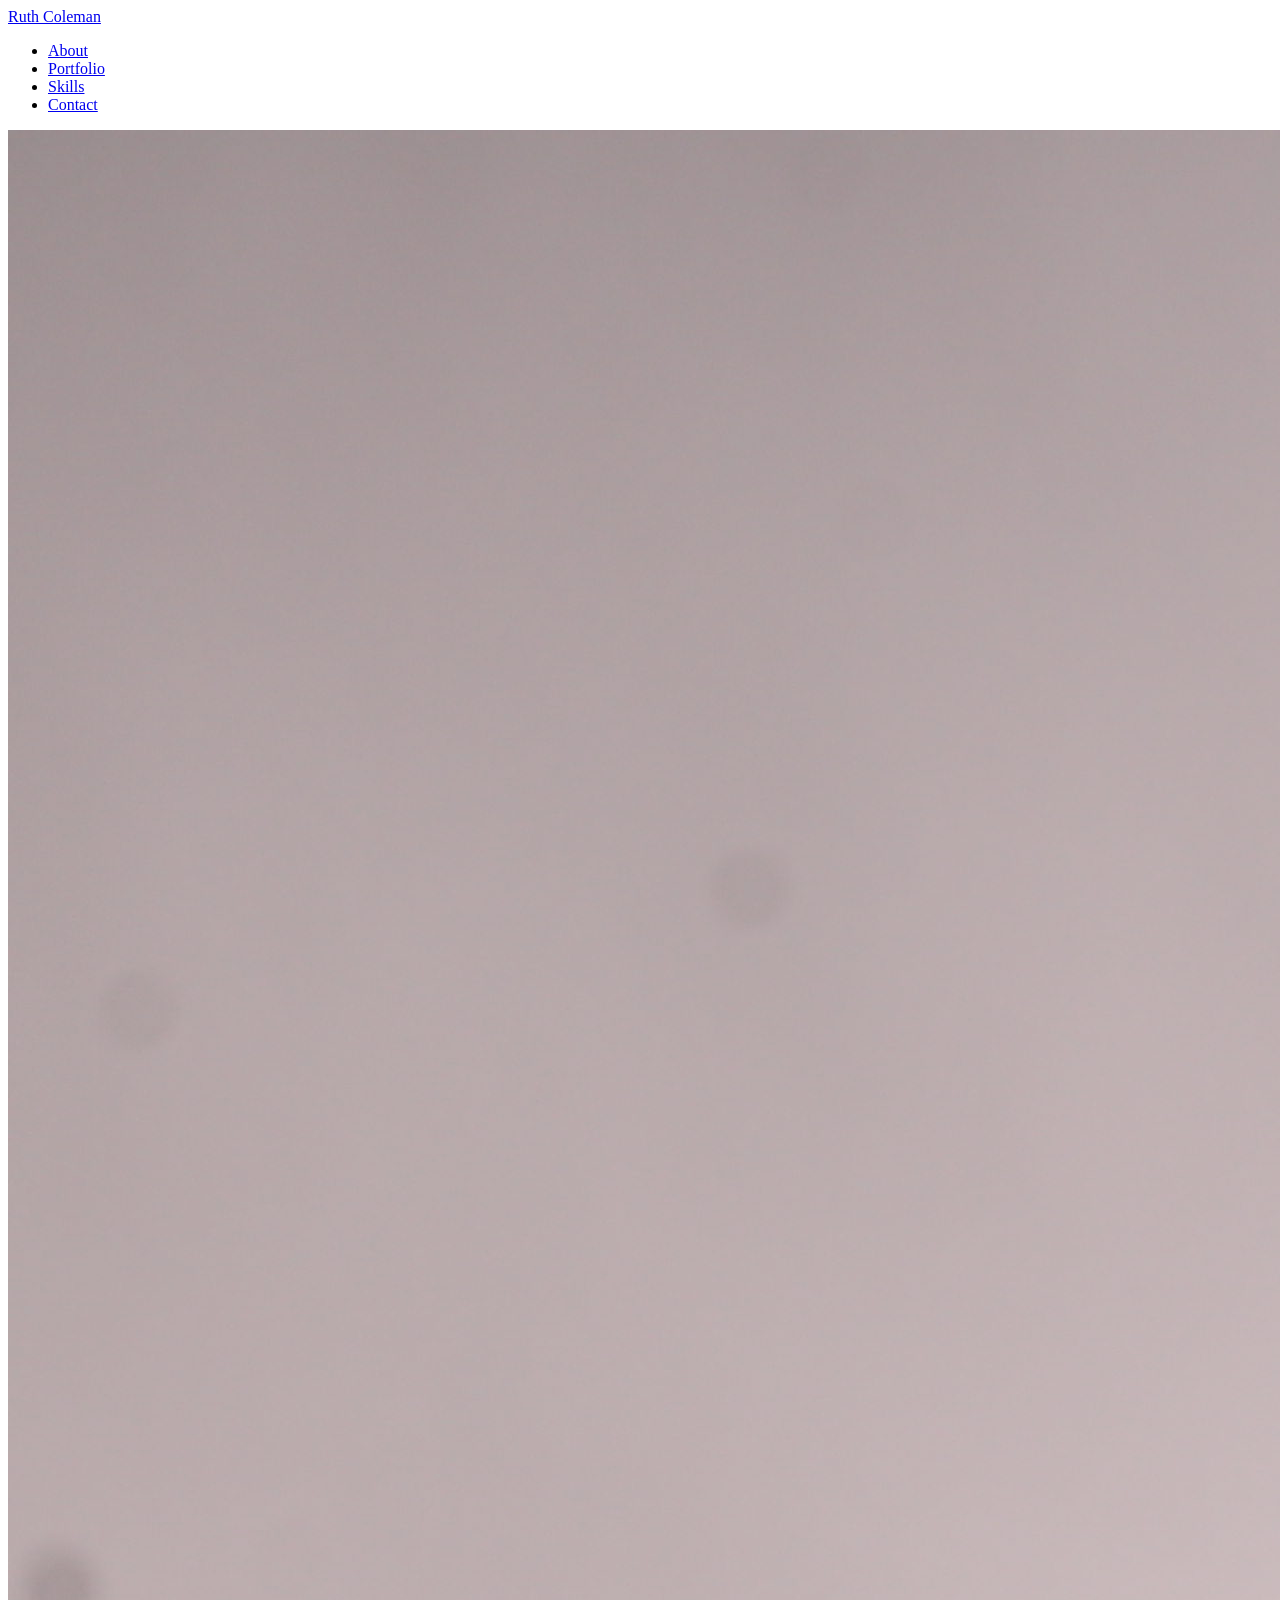
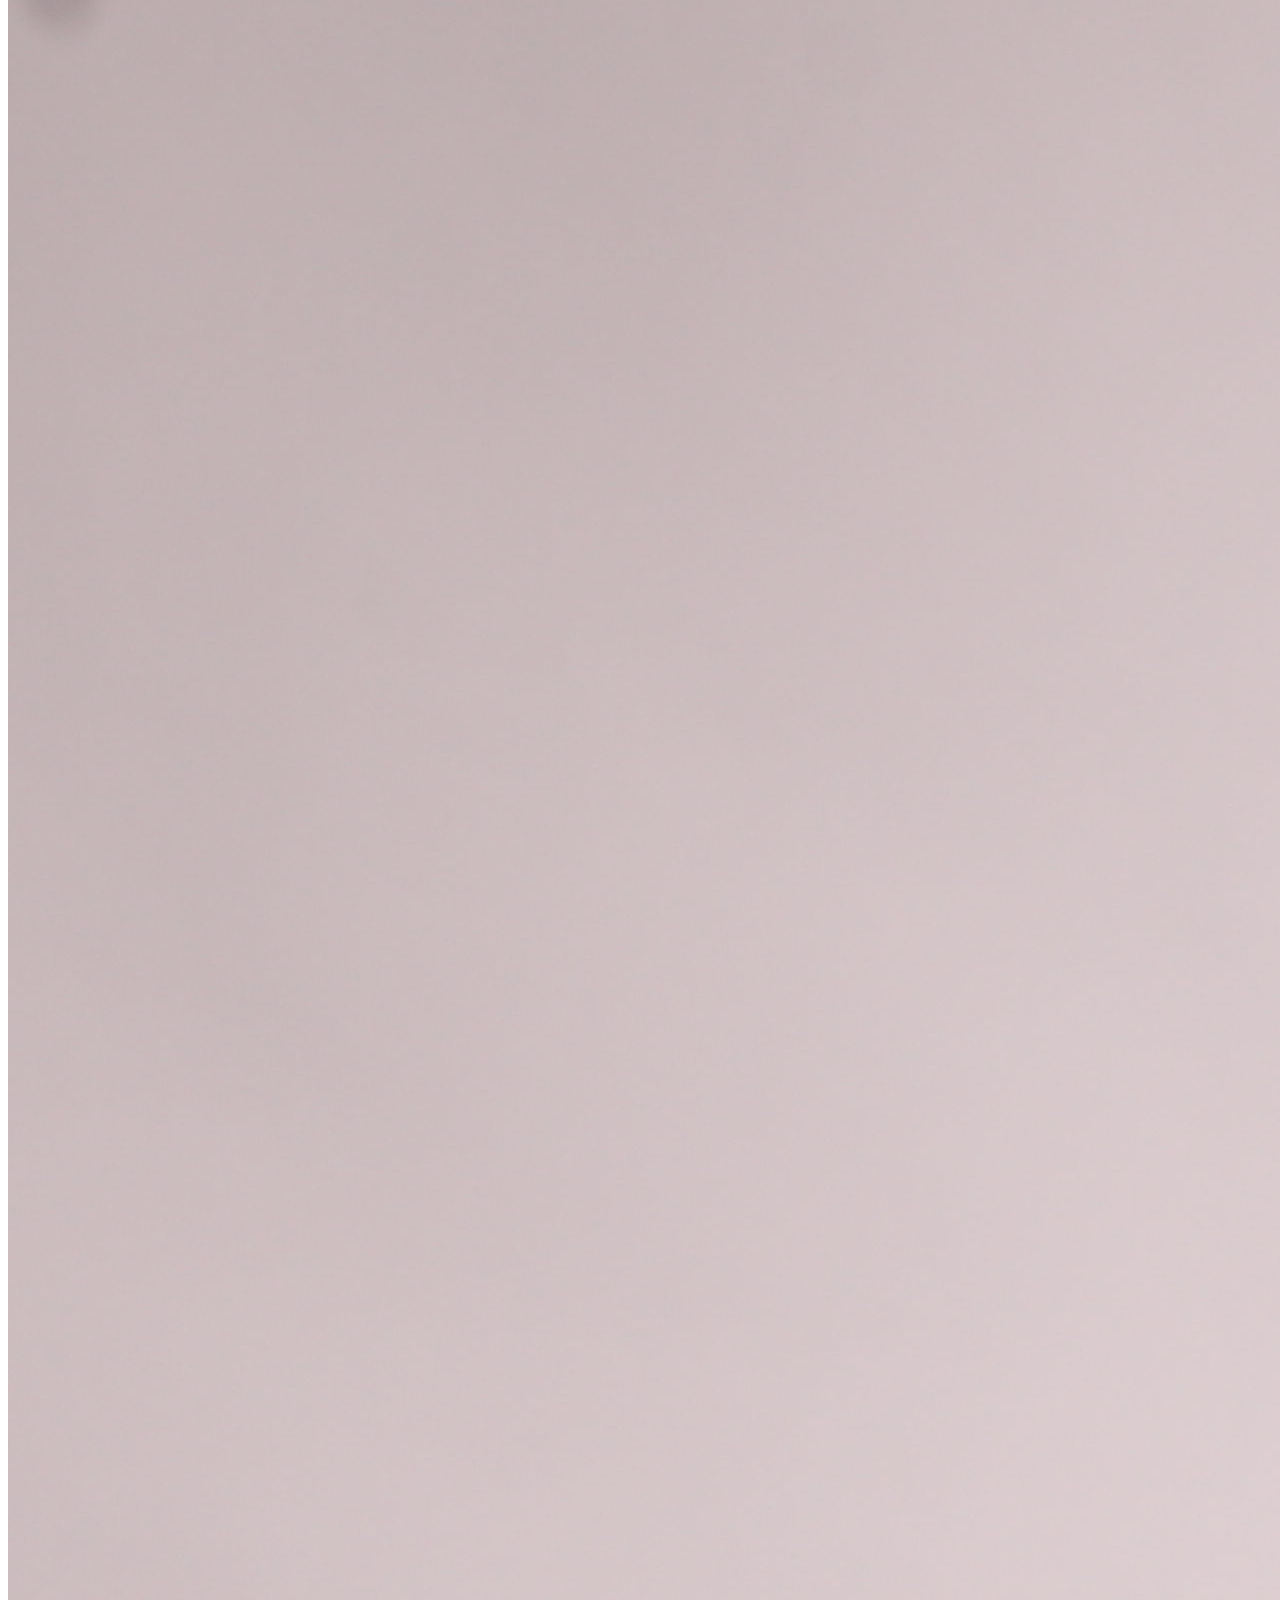
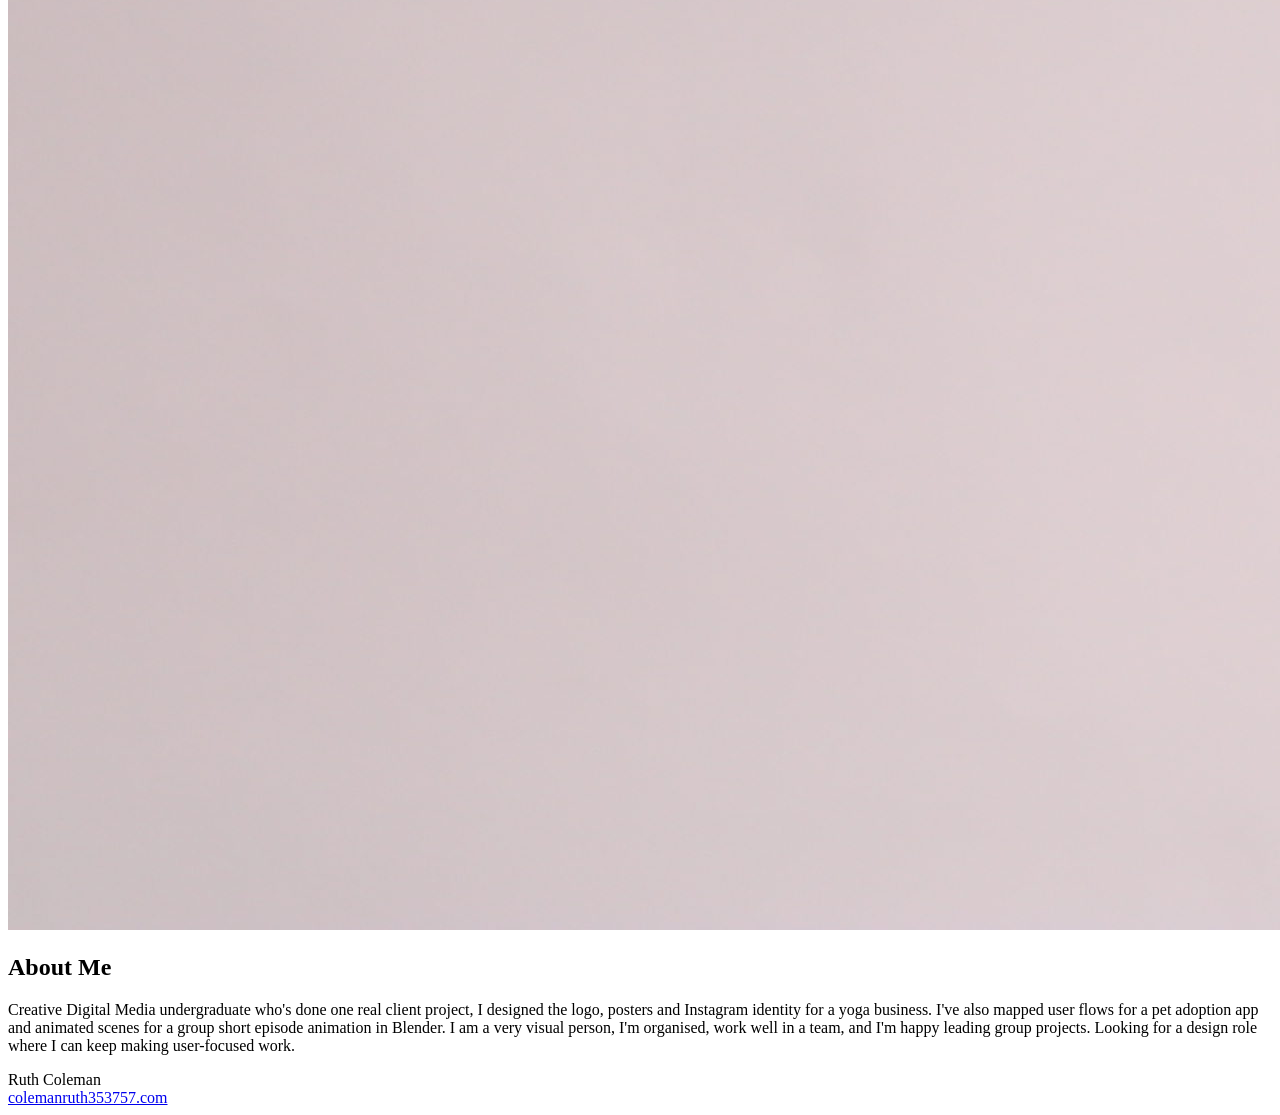
==== about.html @ 7a1e932b "Initial commit via Netlify [skip ci]" ====
<!DOCTYPE html>
<html lang="en">
<head>
<meta charset="UTF-8">
<meta name="viewport" content="width=device-width, initial-scale=1.0">
<title>About — Ruth Coleman</title>
<link rel="preconnect" href="https://fonts.googleapis.com">
<link rel="preconnect" href="https://fonts.gstatic.com" crossorigin>
<link href="https://fonts.googleapis.com/css2?family=Anton&family=Archivo:wght@400;500;600&display=swap" rel="stylesheet">
<link rel="stylesheet" href="CSS/style.css">
</head>
<body>

  <header class="nav">
    <a href="index.html" class="logo">Ruth Coleman</a>
    <nav>
      <ul>
        <li><a href="about.html" class="active">About</a></li>
        <li><a href="portfolio.html">Portfolio</a></li>
        <li><a href="skills.html">Skills</a></li>
        <li><a href="contact.html">Contact</a></li>
      </ul>
    </nav>
  </header>

  <section class="about">
    <div class="about-photo">
      <img src="images/ruth.jpg" alt="Portrait of Ruth Coleman">
    </div>
    <div class="about-text">
      <h1>About Me</h1>
      <p>Creative Digital Media undergraduate who's done one real client project, I designed the logo, posters and Instagram identity for a yoga business. I've also mapped user flows for a pet adoption app and animated scenes for a group short episode animation in Blender. I am a very visual person, I'm organised, work well in a team, and I'm happy leading group projects. Looking for a design role where I can keep making user-focused work.</p>
    </div>
  </section>

  <footer>
    <div class="foot-name">Ruth Coleman</div>
    <div class="foot-right">
      <a href="mailto:hello@colemanruth353757.com" class="foot-email">colemanruth353757.com</a>
    </div>
  </footer>

</body>
</html>
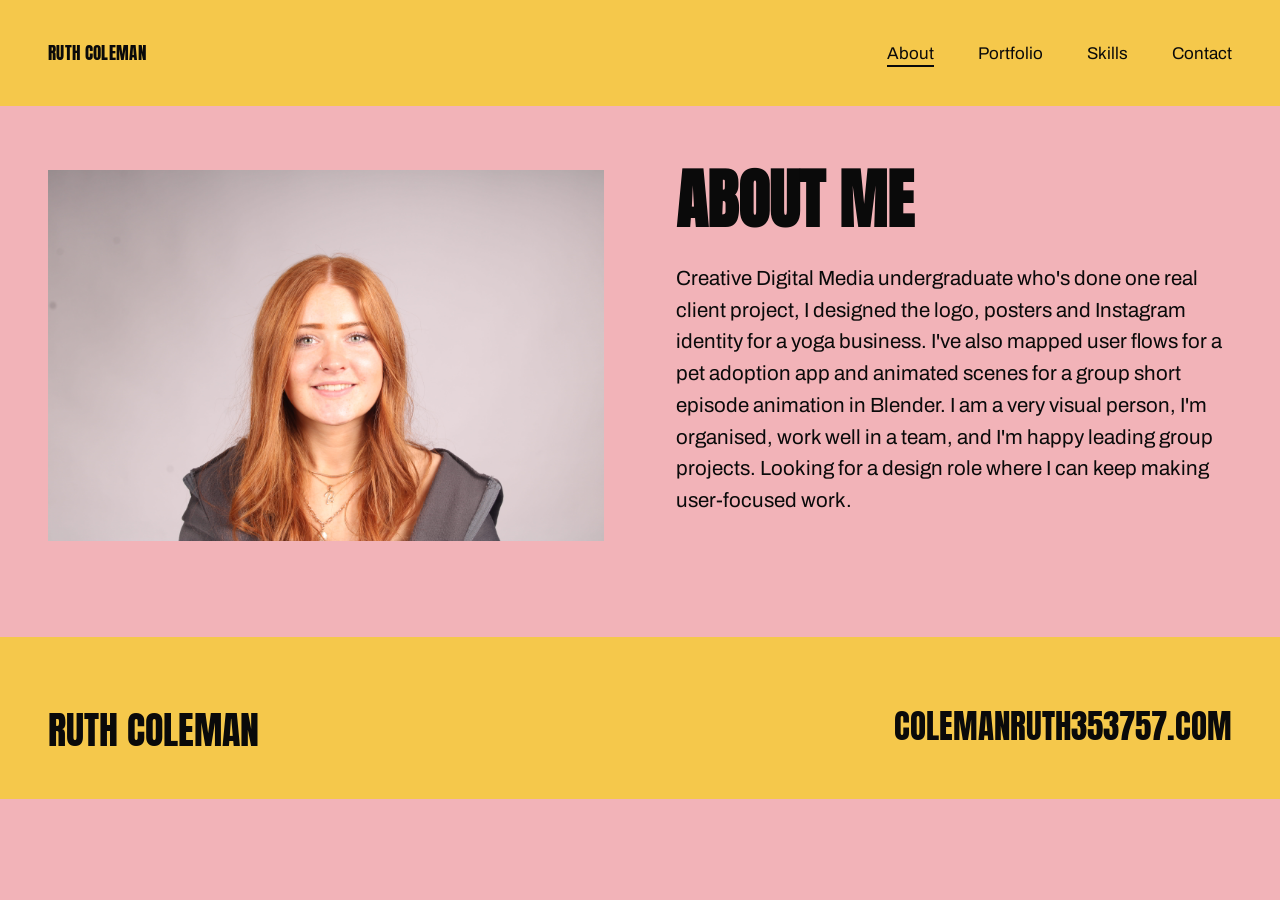
==== commit ee8927a6: "Update about.html" ====
--- a/about.html
+++ b/about.html
@@ -7,7 +7,7 @@
 <link rel="preconnect" href="https://fonts.googleapis.com">
 <link rel="preconnect" href="https://fonts.gstatic.com" crossorigin>
 <link href="https://fonts.googleapis.com/css2?family=Anton&family=Archivo:wght@400;500;600&display=swap" rel="stylesheet">
-<link rel="stylesheet" href="CSS/style.css">
+<link rel="stylesheet" href="css/style.css">
 </head>
 <body>
 
--- a/css/style.css
+++ b/css/style.css
@@ -0,0 +1,831 @@
+:root {
+  --yellow: #F5C84B;
+  --pink:   #F2B3B8;
+  --blue: #89cff0;
+  --black:  #0A0A0A;
+}
+
+* { margin: 0; padding: 0; box-sizing: border-box; }
+
+body {
+  font-family: 'Archivo', sans-serif;
+  background: var(--pink);
+  color: var(--black);
+}
+
+/* ---------- NAV ---------- */
+.nav {
+  background: var(--yellow);
+  display: flex;
+  align-items: center;
+  justify-content: space-between;
+  padding: 40px 48px;
+}
+.logo {
+  font-family: 'Anton', sans-serif;
+  font-size: 26px;
+  letter-spacing: 0.02em;
+  text-transform: uppercase;
+  text-decoration: none;
+  color: var(--black);
+}
+.nav ul {
+  display: flex;
+  gap: 44px;
+  list-style: none;
+}
+.nav a {
+  font-size: 17px;
+  color: var(--black);
+  text-decoration: none;
+}
+.nav a:hover { text-decoration: underline; text-underline-offset: 4px; }
+
+/* ---------- HERO ---------- */
+.hero {
+  position: relative;
+  background: var(--pink);
+  min-height: 78vh;
+  display: flex;
+  align-items: center;
+  padding: 80px 48px;
+  overflow: hidden;
+}
+
+/* the grainy orange arch */
+.arch {
+  position: absolute;
+  right: -6%;
+  top: 50%;
+  transform: translateY(-50%);
+  width: 62%;
+  height: 150%;
+  background: var(--blue);
+  border-radius: 50% 50% 0 0 / 60% 60% 0 0;
+  filter: url(#grain);
+  pointer-events: none;
+  opacity: 60%;
+}
+
+.hero-content {
+  position: relative;
+  z-index: 2;
+  max-width: 620px;
+}
+
+.hero h1 {
+  font-family: 'Anton', sans-serif;
+  font-size: clamp(56px, 9vw, 118px);
+  line-height: 0.95;
+  text-transform: uppercase;
+  letter-spacing: -0.01em;
+}
+
+.hero p {
+  font-size: clamp(10px, 2vw, 15px);
+  margin-top: 34px;
+}
+
+.btn {
+  display: inline-block;
+  margin-top: 40px;
+  background: var(--black);
+  color: #fff;
+  font-family: 'Archivo', sans-serif;
+  font-size: 15px;
+  letter-spacing: 0.06em;
+  text-transform: uppercase;
+  text-decoration: none;
+  padding: 18px 62px;
+  border-radius: 999px;
+  transition: transform 0.18s ease, opacity 0.18s ease;
+}
+.btn:hover { transform: translateY(-2px); opacity: 0.88; }
+
+/* ---------- MARQUEE ---------- */
+.marquee {
+  background: var(--black);
+  overflow: hidden;
+  padding: 26px 0;
+  white-space: nowrap;
+}
+.marquee-track {
+  display: inline-flex;
+  animation: scroll 22s linear infinite;
+}
+.marquee span {
+  font-family: 'Anton', sans-serif;
+  font-size: clamp(38px, 5.5vw, 68px);
+  color: var(--pink);
+  text-transform: uppercase;
+  padding-right: 0.35em;
+}
+@keyframes scroll {
+  from { transform: translateX(0); }
+  to   { transform: translateX(-50%); }
+}
+
+/* ---------- FOOTER ---------- */
+footer {
+  background: var(--yellow);
+  padding: 64px 48px 40px;
+  display: flex;
+  flex-wrap: wrap;
+  justify-content: space-between;
+  align-items: flex-start;
+  gap: 32px;
+}
+.foot-name {
+  font-family: 'Anton', sans-serif;
+  font-size: clamp(26px, 3vw, 40px);
+  text-transform: uppercase;
+}
+.foot-right { text-align: right; }
+.foot-email {
+  font-family: 'Anton', sans-serif;
+  font-size: clamp(22px, 2.6vw, 36px);
+  text-transform: uppercase;
+  text-decoration: none;
+  color: var(--black);
+}
+.socials {
+  margin-top: 22px;
+  display: flex;
+  gap: 18px;
+  justify-content: flex-end;
+}
+.socials a {
+  color: var(--black);
+  font-size: 22px;
+  text-decoration: none;
+}
+
+/* ---------- MOBILE ---------- */
+@media (max-width: 760px) {
+  .nav { flex-direction: column; gap: 16px; padding: 20px 24px; }
+  .nav ul { gap: 24px; flex-wrap: wrap; justify-content: center; }
+  .hero { padding: 60px 24px; min-height: 70vh; }
+  .arch { width: 110%; right: -30%; opacity: 0.6; }
+  footer { flex-direction: column; padding: 48px 24px; }
+  .foot-right { text-align: left; }
+  .socials { justify-content: flex-start; }
+}
+/* ---------- NAV ACTIVE ---------- */
+.nav a.active {
+  text-decoration: underline;
+  text-underline-offset: 6px;
+  text-decoration-thickness: 2px;
+}
+
+/* ---------- PROJECTS INTRO ---------- */
+.projects-intro {
+  background: var(--pink);
+  display: grid;
+  grid-template-columns: 1fr 1fr;
+  gap: 64px;
+  align-items: center;
+  padding: 72px 48px;
+}
+.projects-intro h1 {
+  font-family: 'Anton', sans-serif;
+  font-size: clamp(48px, 6vw, 84px);
+  text-transform: uppercase;
+  line-height: 0.95;
+  margin-bottom: 28px;
+}
+.projects-intro p {
+  font-size: 19px;
+  line-height: 1.55;
+  max-width: 52ch;
+}
+.project-notes {
+  list-style: none;
+  margin: 26px 0;
+}
+.project-notes li {
+  font-size: 19px;
+  line-height: 1.8;
+  padding-left: 26px;
+  position: relative;
+}
+.project-notes li::before {
+  content: "·";
+  position: absolute;
+  left: 8px;
+  font-weight: 700;
+}
+.projects-intro-image img {
+  width: 100%;
+  height: 100%;
+  max-height: 460px;
+  object-fit: cover;
+  display: block;
+}
+
+/* ---------- PROJECT GRID ---------- */
+.project-grid {
+  background: var(--yellow);
+  display: grid;
+  grid-template-columns: 1fr 1fr;
+  gap: 24px;
+  padding: 24px;
+}
+
+.project-card {
+  position: relative;
+  display: block;
+  overflow: hidden;
+  aspect-ratio: 16 / 9;
+  text-decoration: none;
+}
+.project-card img {
+  width: 100%;
+  height: 100%;
+  border-radius:5%;
+  object-fit: cover;
+  display: block;
+  transition: transform 0.5s ease;
+}
+.project-card:hover img { transform: scale(1.04); }
+
+.project-overlay {
+  position: absolute;
+  inset: 0;
+  display: flex;
+  flex-direction: column;
+  justify-content: center;
+  padding: 32px;
+  color: var(--black);
+  background: rgba(245, 200, 75, 0.55);
+  opacity: 0;
+  transition: opacity 0.35s ease;
+}
+.project-card:hover .project-overlay,
+.project-card:focus-visible .project-overlay { opacity: 1; }
+
+.project-title {
+  font-family: 'Anton', sans-serif;
+  font-size: clamp(22px, 2.6vw, 40px);
+  text-transform: uppercase;
+  line-height: 1.05;
+  max-width: 14ch;
+}
+.project-year {
+  font-family: 'Anton', sans-serif;
+  font-size: clamp(22px, 2.6vw, 40px);
+  text-transform: uppercase;
+  margin-top: 6px;
+}
+
+/* ---------- PROJECT PAGE ---------- */
+.project-hero {
+  background: var(--pink);
+  padding-top: 30px;
+  padding-left: 40px;
+  padding-right: 40px;
+  padding-bottom: none;
+  margin: auto;
+  display: inline-block;
+}
+.intro{
+  padding-top: 10px;
+}
+.back-link {
+  font-size: 15px;
+  color: var(--black);
+  text-decoration: none;
+  display: inline-block;
+  margin-bottom: 32px;
+}
+.back-link:hover { text-decoration: underline; }
+.project-eyebrow {
+  font-size: 15px;
+  letter-spacing: 0.08em;
+  text-transform: uppercase;
+  margin-bottom: 12px;
+}
+.project-hero h1 {
+  font-family: 'Anton', sans-serif;
+  font-size: clamp(48px, 8vw, 110px);
+  text-transform: uppercase;
+  line-height: 0.95;
+}
+.project-lede {
+  font-size: clamp(18px, 2vw, 24px);
+  line-height: 1.5;
+  max-width: 46ch;
+  margin-top: 24px;
+}
+.process {
+  padding-top: 20px;
+}
+.project-cover {
+  background: var(--pink);
+  padding: 0 48px 64px;
+}
+.project-cover img {
+  width: 100%;
+  display: block;
+}
+.project-body {
+  background: var(--yellow);
+  padding: 64px 48px;
+  gap: 64px;
+}
+.project-meta div { margin-bottom: 28px; }
+.project-meta h3 {
+  font-family: 'Anton', sans-serif;
+  font-size: 15px;
+  letter-spacing: 0.08em;
+  text-transform: uppercase;
+  margin-bottom: 6px;
+}
+.project-meta p { font-size: 17px; line-height: 1.5; }
+.project-text h2 {
+  font-family: 'Anton', sans-serif;
+  font-size: 26px;
+  text-transform: uppercase;
+  margin-bottom: 12px;
+}
+.project-text p {
+  font-size: 18px;
+  line-height: 1.65;
+  max-width: 62ch;
+  margin-bottom: 36px;
+}
+
+/* ---------- MOBILE ---------- */
+@media (max-width: 760px) {
+  .projects-intro,
+  .project-grid,
+  .project-body {
+    grid-template-columns: 1fr;
+    gap: 32px;
+    padding: 48px 24px;
+  }
+  .project-grid { padding: 16px; gap: 16px; }
+  .project-card { aspect-ratio: 4 / 3; }
+  .project-overlay { opacity: 1; background: rgba(245, 200, 75, 0.7); }
+  .project-hero,
+  .project-cover { padding-left: 24px; padding-right: 24px; }
+}
+/* ---------- ABOUT ---------- */
+.about {
+  background: var(--pink);
+  display: grid;
+  grid-template-columns: 1fr 1fr;
+  gap: 72px;
+  align-items: start;
+  padding: 64px 48px 96px;
+}
+.about-photo img {
+  width: 100%;
+  display: block;
+  object-fit: cover;
+}
+.about-text h1 {
+  font-family: 'Anton', sans-serif;
+  font-size: clamp(40px, 5vw, 64px);
+  text-transform: uppercase;
+  line-height: 0.95;
+  margin-bottom: 32px;
+}
+.about-text p {
+  font-size: clamp(18px, 1.6vw, 22px);
+  line-height: 1.55;
+  max-width: 46ch;
+}
+
+@media (max-width: 760px) {
+  .about {
+    grid-template-columns: 1fr;
+    gap: 32px;
+    padding: 40px 24px 64px;
+  }
+}
+/* ---------- CONTACT ---------- */
+.contact {
+  background: var(--pink);
+  padding: 64px 48px 96px;
+}
+.contact h1 {
+  font-family: 'Anton', sans-serif;
+  font-size: clamp(48px, 7vw, 96px);
+  text-transform: uppercase;
+  line-height: 0.95;
+  margin-bottom: 24px;
+}
+.contact-lede {
+  font-size: clamp(18px, 1.8vw, 22px);
+  line-height: 1.55;
+  max-width: 44ch;
+  margin-bottom: 56px;
+}
+
+.contact-list {
+  list-style: none;
+  max-width: 900px;
+  border-top: 2px solid var(--black);
+}
+.contact-list li {
+  display: grid;
+  grid-template-columns: 200px 1fr;
+  gap: 24px;
+  align-items: baseline;
+  padding: 24px 0;
+  border-bottom: 2px solid var(--black);
+}
+.contact-label {
+  font-family: 'Anton', sans-serif;
+  font-size: 16px;
+  letter-spacing: 0.08em;
+  text-transform: uppercase;
+}
+.contact-list a {
+  font-size: clamp(18px, 2vw, 26px);
+  color: var(--black);
+  text-decoration: none;
+  word-break: break-word;
+}
+.contact-list a:hover {
+  text-decoration: underline;
+  text-underline-offset: 6px;
+  text-decoration-thickness: 2px;
+}
+
+@media (max-width: 760px) {
+  .contact { padding: 40px 24px 64px; }
+  .contact-list li {
+    grid-template-columns: 1fr;
+    gap: 6px;
+  }
+}
+/* ---------- SKILLS ---------- */
+.skills {
+  background: var(--pink);
+  padding: 64px 48px 96px;
+}
+.skills h1 {
+  font-family: 'Anton', sans-serif;
+  font-size: clamp(48px, 7vw, 96px);
+  text-transform: uppercase;
+  line-height: 0.95;
+  margin-bottom: 20px;
+}
+.skills-lede {
+  font-size: clamp(18px, 1.8vw, 22px);
+  line-height: 1.55;
+  max-width: 44ch;
+  margin-bottom: 56px;
+}
+
+.skill-block {
+  display: grid;
+  grid-template-columns: 1.1fr 1fr;
+  gap: 24px 48px;
+  align-items: start;
+  padding: 32px 0;
+  border-top: 2px solid var(--black);
+}
+.skill-block:last-of-type { border-bottom: 2px solid var(--black); }
+
+.skill-head h2 {
+  font-family: 'Anton', sans-serif;
+  font-size: clamp(24px, 2.6vw, 34px);
+  text-transform: uppercase;
+  line-height: 1.05;
+  margin-bottom: 10px;
+}
+.skill-head p {
+  font-size: 18px;
+  line-height: 1.55;
+  max-width: 40ch;
+}
+
+.skill-tags {
+  list-style: none;
+  display: flex;
+  flex-wrap: wrap;
+  gap: 10px;
+  align-content: start;
+}
+.skill-tags li {
+  font-size: 15px;
+  letter-spacing: 0.04em;
+  text-transform: uppercase;
+  padding: 8px 16px;
+  border: 2px solid var(--black);
+  border-radius: 999px;
+}
+
+.skill-link {
+  grid-column: 2;
+  font-size: 17px;
+  font-weight: 600;
+  color: var(--black);
+  text-decoration: none;
+  justify-self: start;
+}
+.skill-link:hover {
+  text-decoration: underline;
+  text-underline-offset: 6px;
+  text-decoration-thickness: 2px;
+}
+
+@media (max-width: 760px) {
+  .skills { padding: 40px 24px 64px; }
+  .skill-block { grid-template-columns: 1fr; gap: 18px; }
+  .skill-link { grid-column: 1; }
+}
+/* ---------- STAGE CARDS ---------- */
+h2{
+   font-family: 'Anton', sans-serif;
+  font-size: 21px;
+  text-transform: uppercase;
+  line-height: 1.1;
+  margin-bottom: 8px;
+}
+
+.stage-grid {
+  display: grid;
+  grid-template-columns: repeat(2, 1fr);
+  gap: 16px;
+  margin-bottom: 40px;
+  padding-top: 30px;
+}
+.stage-card {
+  border: 2px solid var(--black);
+  border-radius: 6px;
+  padding: 20px 22px;
+}
+.stage-card span {
+  display: block;
+  font-family: 'Anton', sans-serif;
+  font-size: 15px;
+  letter-spacing: 0.06em;
+  color: #c8102e;
+  margin-bottom: 6px;
+}
+.stage-card h3 {
+  font-family: 'Anton', sans-serif;
+  font-size: 21px;
+  text-transform: uppercase;
+  line-height: 1.1;
+  margin-bottom: 8px;
+}
+.stage-card p {
+  font-size: 16px;
+  line-height: 1.5;
+  margin: 0;
+}
+
+@media (max-width: 760px) {
+  .stage-grid { 
+    padding-top: 30px;
+    grid-template-columns: 1fr; }
+}
+/* ---------- STAGE ROWS ---------- */
+.stage-row.reverse {
+  background-color: var(--yellow);
+}
+.stage-row.reverse .stage-row-text { 
+  order: 2;
+}
+.stage-row.reverse .stage-row-img  {
+  order: 1;
+  padding-top: 20px;
+}
+.stage-row {
+  display: grid;
+  grid-template-columns: 1fr 1fr;
+  align-items: center;   /* text sits level with the image, not top-aligned */
+  padding: 0 80px 0 80px;   /* or just increase the right value */
+  gap: 64px;
+}
+.stage-row-text { max-width: 46ch; }
+
+.stage-num {
+  padding-top: 15px;
+  display: block;
+  font-family: 'Anton', sans-serif;
+  font-size: 15px;
+  letter-spacing: 0.06em;
+  color: #c8102e;
+  margin-bottom: 6px;
+}
+.stage-row-text h3 {
+  font-family: 'Anton', sans-serif;
+  font-size: 28px;
+  text-transform: uppercase;
+  line-height: 1.05;
+  margin-bottom: 12px;
+}
+.stage-row-text p { font-size: 17px; line-height: 1.6; margin: 0; }
+
+.stage-row-img { margin: 0; }
+
+.stage-row-img img {
+  width: 100%;
+  max-height: 400px;
+  object-fit: contain;
+  display: block;
+  border-radius: 6px;
+  border: none;
+  padding-top: 20px;
+}
+
+.stage-row-img figcaption {
+  font-size: 14px;
+  margin-top: 10px;
+  opacity: 0.65;
+}
+
+/* Six-up card grid for the later stages */
+.stage-grid--three { grid-template-columns: repeat(3, 1fr); }
+
+@media (max-width: 760px) {
+  .stage-row { grid-template-columns: 1fr; gap: 20px; margin-bottom: 40px; }
+  .stage-row.reverse .stage-row-text,
+  .stage-row.reverse .stage-row-img { order: initial; }
+  .stage-grid--three { grid-template-columns: 1fr; }
+}
+/* ---------- PROJECT META ---------- */
+.project-meta {
+  list-style: none;
+  padding: 0;
+  margin: 32px 0 0;
+  display: flex;
+  flex-wrap: wrap;
+  gap: 12px 40px;
+  font-size: 15px;
+}
+.project-meta strong {
+  display: block;
+  font-family: 'Anton', sans-serif;
+  font-size: 13px;
+  letter-spacing: 0.06em;
+  text-transform: uppercase;
+  color: #c8102e;
+  margin-bottom: 2px;
+}
+
+/* ---------- COVER ---------- */
+.project-cover { margin: 48px 0; }
+.project-cover img {
+  width: 100%;
+  display: block;
+  border: 2px solid var(--black);
+  border-radius: 6px;
+}
+
+/* ---------- CALLOUT ---------- */
+.callout {
+  background: var(--yellow);
+  padding: 24px 28px;
+  margin: 48px 0;
+  border-radius: 0 6px 6px 0;
+}
+.callout h3 {
+  font-family: 'Anton', sans-serif;
+  font-size: 18px;
+  text-transform: uppercase;
+  letter-spacing: 0.03em;
+  margin-bottom: 10px;
+}
+.callout p { margin: 0; font-size: 16px; line-height: 1.6; }
+
+
+
+@media (max-width: 760px) {
+  .project-meta { flex-direction: column; gap: 16px; }
+  .project-nav { flex-direction: column; align-items: flex-start; }
+}
+/* ---------- SPACING RESET (brochure page) ---------- */
+.project > * + * { margin-top: 0; }
+
+.project section,
+.project figure,
+.project .stage-grid,
+.project .stage-row,
+.project .callout {
+  margin: 0 0 56px;
+}
+
+.project h2 {
+  font-size: clamp(28px, 4vw, 40px);
+  line-height: 1.1;
+  margin: 72px 0 20px;
+}
+
+.project h2 + p { margin-bottom: 32px; }
+
+.project p {
+  max-width: 68ch;
+  line-height: 1.65;
+  margin: 0 0 20px;
+}
+
+/* Images shouldn't add their own gap */
+.project figure { padding: 0; }
+.project figure img { display: block; width: 100%; }
+.project figcaption {
+  font-size: 13px;
+  opacity: 0.65;
+  margin-top: 10px;
+}
+
+/* Stage rows: consistent gap, no collapse weirdness */
+.stage-row {
+  display: grid;
+  grid-template-columns: 1fr 1fr;
+  align-items: center;
+  margin-bottom: 56px;
+  padding: 0 80px;
+  gap: 64px;
+}
+
+.stage-row.reverse .stage-row-text { 
+  order: 2;
+  background-color: var
+}
+.stage-row.reverse .stage-row-img  { order: 1; }
+.stage-row-text > *:last-child { margin-bottom: 0; }
+.stage-row-img { margin: 0; }
+
+/* Stage grid */
+.stage-grid {
+  display: grid;
+  grid-template-columns: repeat(2, 1fr);
+  gap: 24px;
+}
+.stage-card {
+  border: 2px solid var(--black, #111);
+  border-radius: 6px;
+  padding: 24px;
+}
+.stage-card > *:last-child { margin-bottom: 0; }
+.stage-num {
+  display: block;
+  font-family: 'Anton', sans-serif;
+  font-size: 14px;
+  color: #c8102e;
+  letter-spacing: 0.08em;
+  margin-bottom: 6px;
+}
+.stage-card h3, .stage-row-text h3 {
+  font-family: 'Anton', sans-serif;
+  font-size: 22px;
+  text-transform: uppercase;
+  letter-spacing: 0.02em;
+  margin: 0 0 10px;
+}
+
+@media (max-width: 900px) {
+  .stage-row { grid-template-columns: 1fr; gap: 24px; }
+  .stage-row.reverse .stage-row-text,
+  .stage-row.reverse .stage-row-img { order: 0; }
+  .stage-grid { grid-template-columns: 1fr; }
+}
+.project {
+  margin: 0 auto;
+}
+
+@media (max-width: 760px) {
+  .project { padding: 0 20px; }
+}
+.project-hero {
+  display: grid;
+  grid-template-columns: 1.15fr 0.85fr;
+  gap: 56px;
+  align-items: start;
+  margin-bottom: 72px;
+}
+
+.hero-text h1 { margin-top: 0; }
+.lede {
+  padding-top: 15px;
+}
+.hero-img { margin: 0; }
+.hero-img img {
+  width: 100%;
+  max-height: 600px;
+  display: block;
+  border: 2px solid var(--black, #111);
+  border-radius: 6px;
+}
+.process-content {
+  max-width: 100%;
+  margin: 0 auto;
+  padding: 0 80px;
+}
+
+
+
+@media (max-width: 860px) {
+  .project-hero {
+    grid-template-columns: 1fr;
+    gap: 28px;
+  }
+  .hero-img { max-width: 420px; }
+}
+
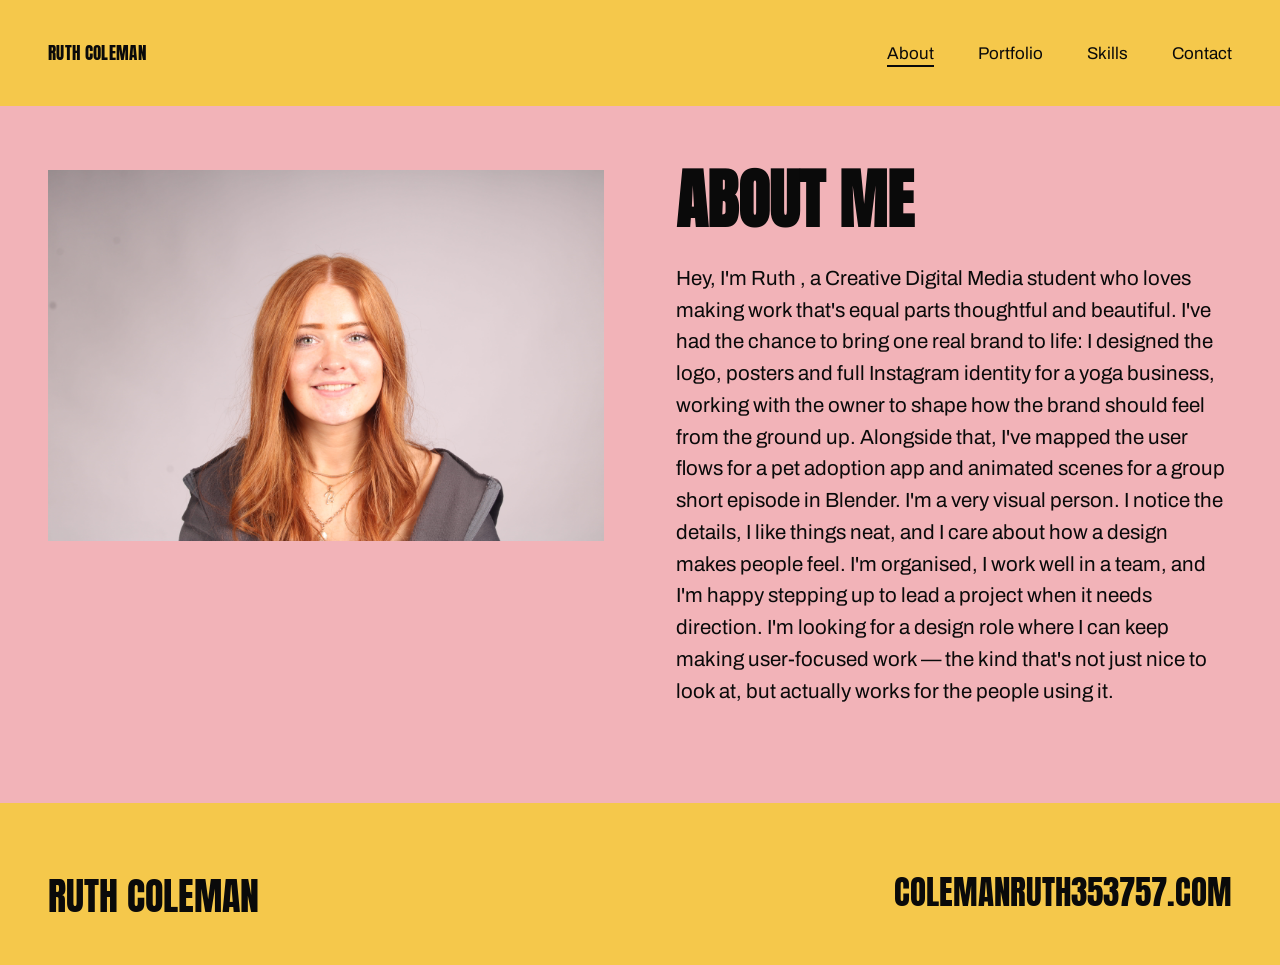
==== commit 60adb297: "Update about.html" ====
--- a/about.html
+++ b/about.html
@@ -29,8 +29,13 @@
     </div>
     <div class="about-text">
       <h1>About Me</h1>
-      <p>Creative Digital Media undergraduate who's done one real client project, I designed the logo, posters and Instagram identity for a yoga business. I've also mapped user flows for a pet adoption app and animated scenes for a group short episode animation in Blender. I am a very visual person, I'm organised, work well in a team, and I'm happy leading group projects. Looking for a design role where I can keep making user-focused work.</p>
-    </div>
+      <p>Hey, I'm Ruth , a Creative Digital Media student who loves making work that's equal parts thoughtful and beautiful.
+
+I've had the chance to bring one real brand to life: I designed the logo, posters and full Instagram identity for a yoga business, working with the owner to shape how the brand should feel from the ground up. Alongside that, I've mapped the user flows for a pet adoption app and animated scenes for a group short episode in Blender.
+
+I'm a very visual person. I notice the details, I like things neat, and I care about how a design makes people feel. I'm organised, I work well in a team, and I'm happy stepping up to lead a project when it needs direction.
+
+I'm looking for a design role where I can keep making user-focused work — the kind that's not just nice to look at, but actually works for the people using it.</p> </div>
   </section>
 
   <footer>
--- a/css/style.css
+++ b/css/style.css
@@ -538,6 +538,7 @@
   .skill-link { grid-column: 1; }
 }
 /* ---------- STAGE CARDS ---------- */
+
 h2{
    font-family: 'Anton', sans-serif;
   font-size: 21px;
@@ -642,7 +643,9 @@
 
 /* Six-up card grid for the later stages */
 .stage-grid--three { grid-template-columns: repeat(3, 1fr); }
-
+.end-page{
+  padding-left:25%;
+}
 @media (max-width: 760px) {
   .stage-row { grid-template-columns: 1fr; gap: 20px; margin-bottom: 40px; }
   .stage-row.reverse .stage-row-text,
@@ -828,4 +831,53 @@
   }
   .hero-img { max-width: 420px; }
 }
-
+/* ===== ALIGN PAGE — scoped theme (only affects pages with class="align-page" on <body>) ===== */
+
+/* Calm the marquee */
+.align-page .marquee span {          /* muted pink text */
+  font-size: clamp(28px, 4vw, 48px);  /* smaller, gentler */
+}
+
+
+/* Rounded, soft moodboard tiles */
+.align-page .mood-grid {
+  display: grid;
+  grid-template-columns: repeat(3, 1fr);
+  gap: 14px;
+  padding: 20px;
+  border-radius: 24px;
+  box-shadow: 0 4px 20px rgba(0,0,0,0.06);
+}
+.align-page .mood-grid img,
+.align-page .mood-grid .tile,
+.align-page .mood-grid .swatch {
+  width: 100%;
+  aspect-ratio: 1 / 1;
+  object-fit: cover;
+  border-radius: 16px;
+  border: 1px solid #f0e8e0;
+}
+
+/* Rounded cards instead of the sharp black border */
+.align-page .stage-card {
+  border-radius: 16px;
+ 
+}
+
+/* Softer stage-row images */
+.align-page .stage-row-img img {
+  border-radius: 16px;
+  border: none;
+  box-shadow: 0 4px 20px rgba(0,0,0,0.06);
+}
+
+/* Callout in blush */
+.align-page .callout {
+  border-radius: 16px;
+}
+
+/* Mobile: moodboard drops to 2 columns */
+@media (max-width: 760px) {
+  .align-page .mood-grid { grid-template-columns: repeat(2, 1fr); }
+}
+
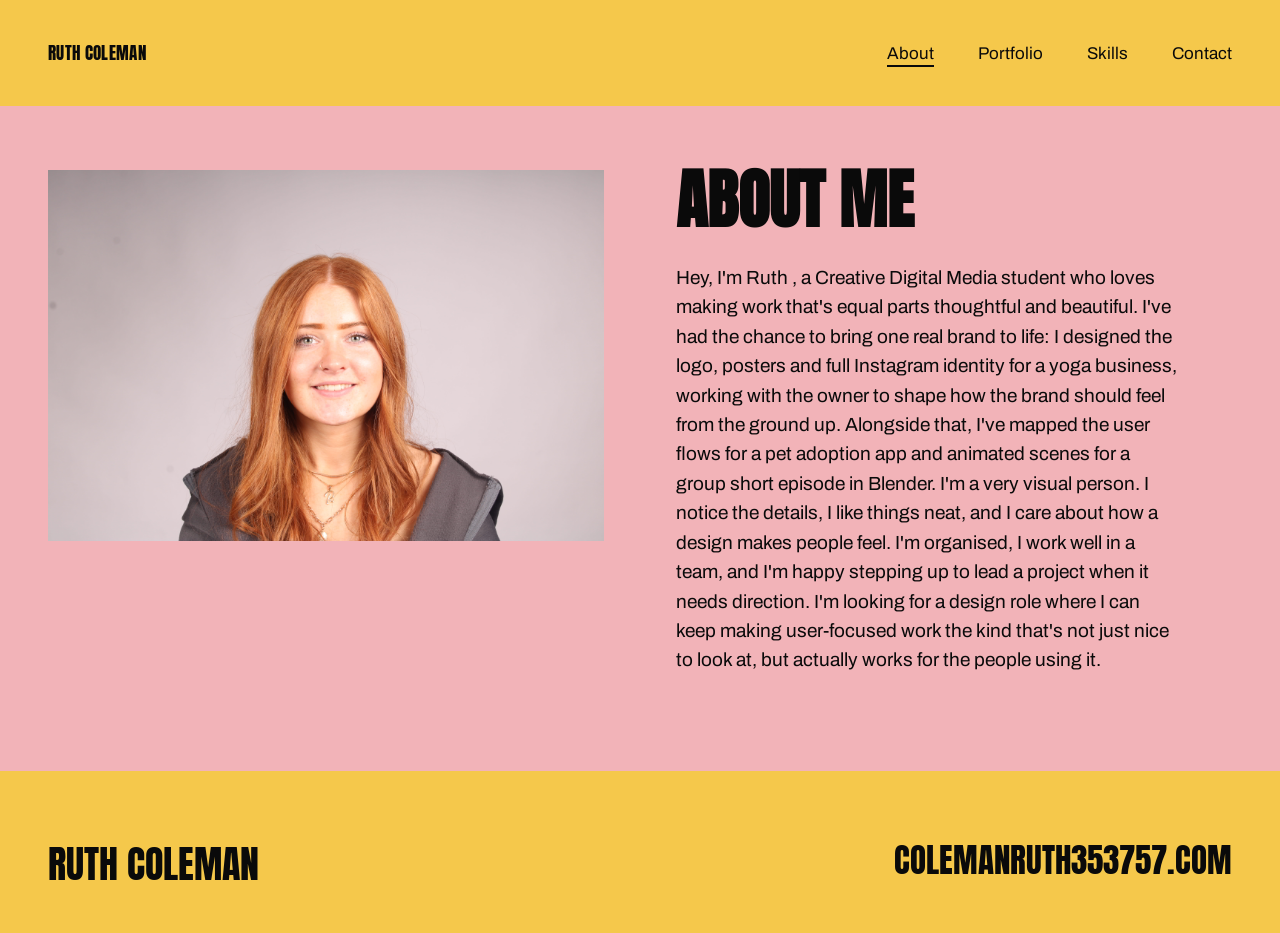
==== commit 3edc1edb: "Update about.html" ====
--- a/about.html
+++ b/about.html
@@ -35,7 +35,7 @@
 
 I'm a very visual person. I notice the details, I like things neat, and I care about how a design makes people feel. I'm organised, I work well in a team, and I'm happy stepping up to lead a project when it needs direction.
 
-I'm looking for a design role where I can keep making user-focused work — the kind that's not just nice to look at, but actually works for the people using it.</p> </div>
+I'm looking for a design role where I can keep making user-focused work the kind that's not just nice to look at, but actually works for the people using it.</p> </div>
   </section>
 
   <footer>
--- a/css/style.css
+++ b/css/style.css
@@ -82,7 +82,7 @@
 }
 
 .hero p {
-  font-size: clamp(10px, 2vw, 15px);
+  font-size: clamp(15px, 2vw, 15px);
   margin-top: 34px;
 }
 
@@ -385,13 +385,13 @@
 }
 .about-text h1 {
   font-family: 'Anton', sans-serif;
-  font-size: clamp(40px, 5vw, 64px);
+  font-size: clamp(20px, 5vw, 64px);
   text-transform: uppercase;
   line-height: 0.95;
   margin-bottom: 32px;
 }
 .about-text p {
-  font-size: clamp(18px, 1.6vw, 22px);
+  font-size:19px;
   line-height: 1.55;
   max-width: 46ch;
 }
